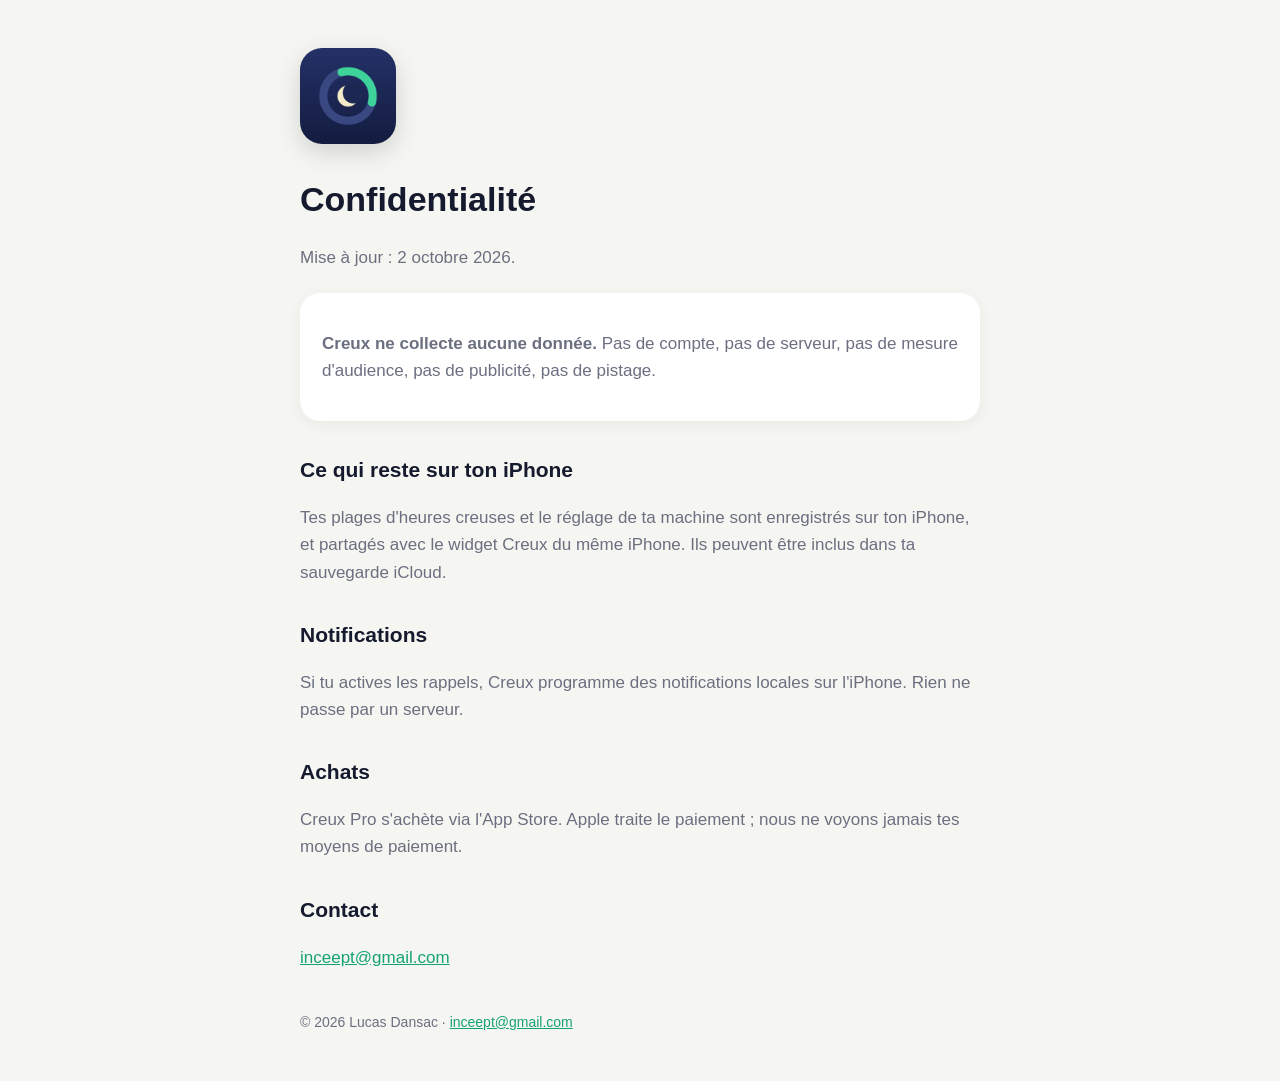
==== confidentialite.html @ 55c5c660 "Site Creux : assistance et confidentialité Co-Authored-By: Claude Opus 5.5 <noreply@anthropic.com>" ====
<!doctype html>
<html lang="fr"><head><meta charset="utf-8"><meta name="viewport" content="width=device-width,initial-scale=1">
<title>Creux — Confidentialité</title><link rel="stylesheet" href="style.css"></head>
<body><main><img class="icon" src="icon.png" alt="">
<h1>Confidentialité</h1><p>Mise à jour : 2 octobre 2026.</p>
<div class="card"><p><strong>Creux ne collecte aucune donnée.</strong> Pas de compte, pas de serveur, pas de mesure d'audience, pas de publicité, pas de pistage.</p></div>
<h2>Ce qui reste sur ton iPhone</h2><p>Tes plages d'heures creuses et le réglage de ta machine sont enregistrés sur ton iPhone, et partagés avec le widget Creux du même iPhone. Ils peuvent être inclus dans ta sauvegarde iCloud.</p>
<h2>Notifications</h2><p>Si tu actives les rappels, Creux programme des notifications locales sur l'iPhone. Rien ne passe par un serveur.</p>
<h2>Achats</h2><p>Creux Pro s'achète via l'App Store. Apple traite le paiement ; nous ne voyons jamais tes moyens de paiement.</p>
<h2>Contact</h2><p><a href="mailto:inceept@gmail.com">inceept@gmail.com</a></p><footer>© 2026 Lucas Dansac · <a href="mailto:inceept@gmail.com">inceept@gmail.com</a></footer></main></body></html>
---- style.css ----
:root{--bg:#F5F6F1;--ink:#151A2E;--muted:#6B6F80;--accent:#16A36F;--card:#fff}
@media (prefers-color-scheme:dark){:root{--bg:#0E1120;--ink:#F3F1EC;--muted:#A8ABB8;--card:#1B1E2E}}
*{box-sizing:border-box}body{margin:0;background:var(--bg);color:var(--ink);font:17px/1.6 -apple-system,BlinkMacSystemFont,"Segoe UI",sans-serif}
main{max-width:720px;margin:0 auto;padding:48px 20px}img.icon{width:96px;height:96px;border-radius:22px;box-shadow:0 8px 24px rgba(0,0,0,.15)}
h1{font-size:34px;margin:20px 0 6px}h2{font-size:21px;margin-top:32px}p,li{color:var(--muted)}a{color:var(--accent)}
.card{background:var(--card);border-radius:20px;padding:20px 22px;margin:22px 0;box-shadow:0 4px 16px rgba(0,0,0,.05)}
footer{margin-top:40px;font-size:14px;color:var(--muted)}
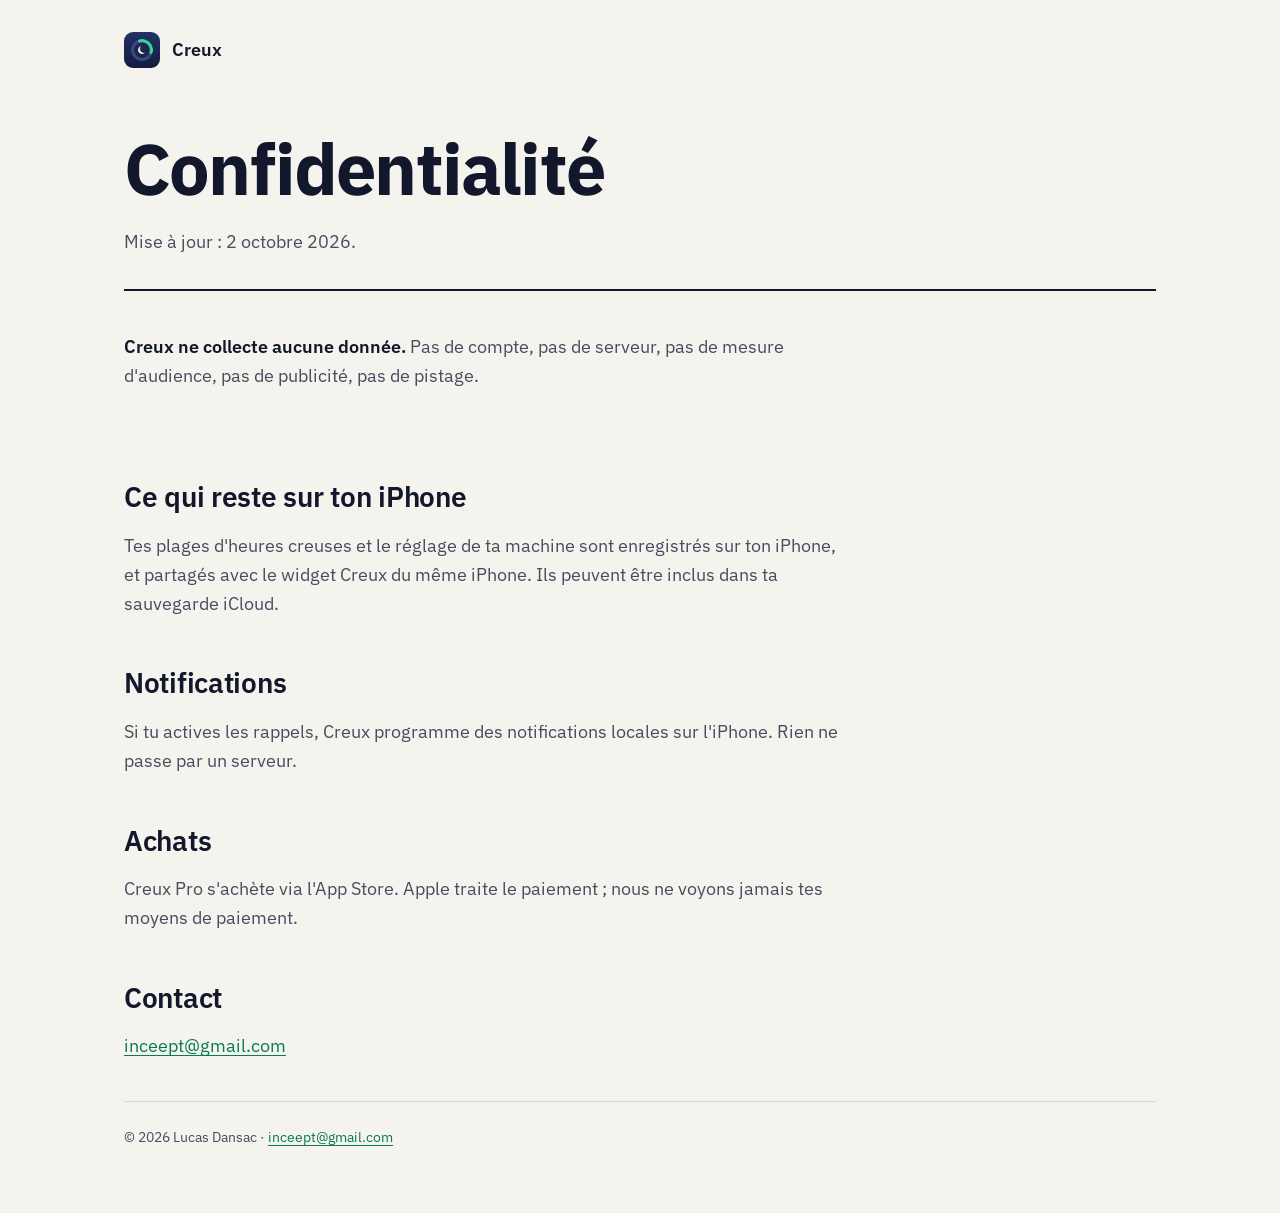
==== commit 07d8f2dc: "Site : nouvelle identité (IBM Plex, la journée en 24 cases, outils en lignes de facture, plus de tir" ====
--- a/confidentialite.html
+++ b/confidentialite.html
@@ -1,7 +1,7 @@
 <!doctype html>
 <html lang="fr"><head><meta charset="utf-8"><meta name="viewport" content="width=device-width,initial-scale=1">
-<title>Creux — Confidentialité</title><link rel="stylesheet" href="style.css"></head>
-<body><main><img class="icon" src="icon.png" alt="">
+<title>Creux : Confidentialité</title><link rel="preload" href="fonts/plex-sans.woff2" as="font" type="font/woff2" crossorigin><link rel="stylesheet" href="style.css"></head>
+<body><main><a class="marque" href="index.html"><img src="icon.png" alt="">Creux</a>
 <h1>Confidentialité</h1><p>Mise à jour : 2 octobre 2026.</p>
 <div class="card"><p><strong>Creux ne collecte aucune donnée.</strong> Pas de compte, pas de serveur, pas de mesure d'audience, pas de publicité, pas de pistage.</p></div>
 <h2>Ce qui reste sur ton iPhone</h2><p>Tes plages d'heures creuses et le réglage de ta machine sont enregistrés sur ton iPhone, et partagés avec le widget Creux du même iPhone. Ils peuvent être inclus dans ta sauvegarde iCloud.</p>
--- a/style.css
+++ b/style.css
@@ -1,7 +1,84 @@
-:root{--bg:#F5F6F1;--ink:#151A2E;--muted:#6B6F80;--accent:#16A36F;--card:#fff}
-@media (prefers-color-scheme:dark){:root{--bg:#0E1120;--ink:#F3F1EC;--muted:#A8ABB8;--card:#1B1E2E}}
-*{box-sizing:border-box}body{margin:0;background:var(--bg);color:var(--ink);font:17px/1.6 -apple-system,BlinkMacSystemFont,"Segoe UI",sans-serif}
-main{max-width:720px;margin:0 auto;padding:48px 20px}img.icon{width:96px;height:96px;border-radius:22px;box-shadow:0 8px 24px rgba(0,0,0,.15)}
-h1{font-size:34px;margin:20px 0 6px}h2{font-size:21px;margin-top:32px}p,li{color:var(--muted)}a{color:var(--accent)}
-.card{background:var(--card);border-radius:20px;padding:20px 22px;margin:22px 0;box-shadow:0 4px 16px rgba(0,0,0,.05)}
-footer{margin-top:40px;font-size:14px;color:var(--muted)}+/* Creux : une facture d'électricité bien lue. IBM Plex, chiffres en mono, un seul vert. Échelle de 8 px. */
+@font-face{font-family:"Plex";src:url(fonts/plex-sans.woff2) format("woff2");font-weight:100 700;font-display:swap}
+@font-face{font-family:"Plex Mono";src:url(fonts/plex-mono.woff2) format("woff2");font-weight:500;font-display:swap}
+:root{--bg:#F4F3EE;--ink:#12172B;--muted:#474C5E;--accent:#0B7A50;--card:#F4F3EE;--trait:#D9D8D0;--pic:#E9C9C3;
+  --s1:8px;--s2:16px;--s3:24px;--s4:32px;--s6:48px;--s8:64px;--s12:96px}
+@media (prefers-color-scheme:dark){:root{--bg:#0D1020;--ink:#F1EFE8;--muted:#B0B3C0;--accent:#3DD39B;--card:#0D1020;--trait:#2A2E40;--pic:#4A2E33}}
+*{box-sizing:border-box}html{background:var(--bg)}
+body{margin:0;color:var(--ink);font:400 18px/1.6 "Plex",system-ui,sans-serif}
+main{max-width:1080px;margin:0 auto;padding:var(--s4) var(--s3) var(--s8)}
+a{color:var(--accent);text-underline-offset:3px}a:hover,a:focus-visible{color:var(--ink);text-decoration-thickness:2px}
+:focus-visible{outline:2px solid var(--accent);outline-offset:3px}
+p,li{color:var(--muted);max-width:66ch}strong{color:var(--ink);font-weight:600}
+.mono,.heures,.grille td{font-family:"Plex Mono",ui-monospace,monospace;font-variant-numeric:tabular-nums}
+.marque{display:inline-flex;align-items:center;gap:12px;color:var(--ink);text-decoration:none;font-weight:600;margin-bottom:var(--s8)}
+.marque img{width:36px;height:36px;border-radius:9px}
+h1{font-weight:700;font-size:clamp(40px,6vw,72px);line-height:1;letter-spacing:-.025em;margin:0 0 var(--s3);max-width:18ch}
+h1.geant{font-size:clamp(88px,19vw,240px);line-height:.82;letter-spacing:-.05em;margin-bottom:var(--s4)}
+h2{font-weight:600;font-size:clamp(22px,2.4vw,28px);line-height:1.2;letter-spacing:-.01em;margin:var(--s6) 0 var(--s2)}
+.chapeau{font-size:clamp(20px,2vw,24px);line-height:1.45;color:var(--ink);max-width:40ch}
+.card{background:none;border-top:2px solid var(--ink);padding:var(--s3) 0;margin:var(--s4) 0}
+footer{margin-top:var(--s8);padding-top:var(--s3);border-top:1px solid var(--trait);font-size:15px;color:var(--muted)}
+.petit{font-size:18px;margin-top:0}
+
+/* La journée en 24 cases : la signature de Creux */
+.journee{margin:var(--s6) 0 var(--s8)}
+.journee ol{list-style:none;margin:0;padding:0;display:grid;grid-template-columns:repeat(24,1fr);gap:3px}
+.journee li{height:72px;background:var(--pic);position:relative;max-width:none}
+.journee li.c{background:var(--accent)}
+.journee li span{position:absolute;bottom:-26px;left:0;font:500 12px "Plex Mono",monospace;color:var(--muted)}
+.journee li:nth-child(even) span{visibility:hidden}
+.journee p{margin:var(--s6) 0 0;font-size:15px}
+.journee .clef{display:inline-block;width:12px;height:12px;vertical-align:-1px;margin:0 6px 0 0;background:var(--accent)}
+.journee .clef.p{background:var(--pic);margin-left:var(--s2)}
+
+/* Les outils : des lignes de facture */
+.lignes{list-style:none;margin:0;padding:0;border-top:2px solid var(--ink)}
+.lignes li{max-width:none;border-bottom:1px solid var(--trait)}
+.lignes a{display:grid;grid-template-columns:64px 1fr auto;gap:var(--s3);align-items:baseline;padding:var(--s3) 0;color:var(--ink);text-decoration:none}
+.lignes .n{font:500 15px "Plex Mono",monospace;color:var(--muted)}
+.lignes b{display:block;font-size:24px;line-height:1.25;font-weight:600;letter-spacing:-.01em}
+.lignes small{display:block;color:var(--muted);font-size:16px;margin-top:4px}
+.lignes .fl{font:500 24px "Plex Mono",monospace;color:var(--accent);transition:transform .2s}
+.lignes a:hover b,.lignes a:focus-visible b{color:var(--accent)}
+.lignes a:hover .fl,.lignes a:focus-visible .fl{transform:translateX(6px)}
+
+/* Questions : la question en marge */
+.faq{display:grid;grid-template-columns:minmax(0,1fr) minmax(0,2fr);gap:0 var(--s6);border-top:1px solid var(--trait);padding:var(--s3) 0}
+.faq h2{margin:0;font-size:20px}.faq p{margin:0}
+.support{display:flex;flex-wrap:wrap;justify-content:space-between;gap:var(--s2);background:var(--ink);color:var(--bg);padding:var(--s4);margin:var(--s8) 0 0}
+.support p,.support strong{color:var(--bg);margin:0;max-width:52ch}.support a{color:var(--bg);font-weight:600}
+.support a:hover,.support a:focus-visible{color:var(--accent)}
+@media (max-width:720px){main{padding:var(--s3) var(--s2) var(--s6)}.marque{margin-bottom:var(--s6)}.faq{grid-template-columns:1fr;gap:var(--s1)}.lignes a{grid-template-columns:40px 1fr auto;gap:var(--s2)}.journee li{height:48px}.journee li span{font-size:10px}}
+@media (prefers-reduced-motion:reduce){*{transition:none!important}}
+footer{margin-top:40px;font-size:14px;color:var(--muted)}.petit{font-size:17px;margin-top:0}
+.plage{display:flex;align-items:center;gap:8px;flex-wrap:wrap;margin:8px 0;color:var(--ink)}
+.plage label{display:flex;align-items:center;gap:6px;color:var(--ink)}
+.plage select{font:inherit;padding:7px 8px;border-radius:4px;border:1px solid rgba(127,127,127,.35);background:var(--bg);color:var(--ink)}
+.saison{display:flex;gap:8px;align-items:center;margin:14px 0 6px;color:var(--ink)}
+#ete{border-left:3px solid var(--accent);padding-left:12px}
+#resultat{margin-top:18px}#resultat h2{margin-top:6px}
+.frise{margin:6px 0 14px}.frise svg{width:100%;height:28px;border-radius:0;background:rgba(127,127,127,.12);display:block}
+.frise .pic{fill:rgba(220,70,60,.28)}.frise .creux{fill:var(--accent)}
+.heures{position:relative;height:18px;font-size:12px;color:var(--muted)}.heures span{position:absolute;transform:translateX(-50%)}
+.heures span:first-child{transform:none}.heures span:last-child{transform:translateX(-100%)}
+.legende{font-size:14px;margin:4px 0}.pastille{display:inline-block;width:12px;height:12px;border-radius:3px;vertical-align:-1px}
+.pastille.creux{background:var(--accent)}.pastille.pic{background:rgba(220,70,60,.35)}
+.constat{border-radius:0;padding:10px 12px;color:var(--ink)}.constat.ok{background:rgba(22,163,111,.12)}.constat.warning{background:rgba(232,150,40,.15)}
+.note{font-size:13px}
+.cta{background:var(--accent);padding:var(--s4);margin:var(--s6) 0}.cta p,.cta strong{color:var(--bg)}
+.cta .btn{display:inline-block;background:var(--bg);color:var(--ink);font-weight:700;border-radius:0;padding:10px 16px;text-decoration:none;margin-top:6px}
+.cta .btn:hover,.cta .btn:focus-visible{background:var(--ink);color:var(--bg)}
+.heures span{white-space:nowrap}
+.champs{display:grid;grid-template-columns:1fr 1fr;gap:14px 18px}
+.champs label{display:flex;flex-direction:column;gap:4px;font-size:14px;color:var(--muted)}
+.champs label span{display:flex;align-items:center;gap:6px;color:var(--ink)}
+.champs input{width:100%;font:inherit;font-size:17px;padding:9px 10px;border-radius:4px;border:1px solid rgba(127,127,127,.35);background:var(--bg);color:var(--ink)}
+.champs small{font-size:12px}
+#resultat table{width:100%;border-collapse:collapse}#resultat td{padding:8px 0;border-top:1px solid rgba(127,127,127,.2);color:var(--ink);vertical-align:top}
+#resultat td:last-child{text-align:right;padding-left:12px;font-variant-numeric:tabular-nums;font-weight:600}
+@media (max-width:560px){.champs{grid-template-columns:1fr}#resultat td:last-child{text-align:left}}
+.grille{overflow-x:auto;padding:8px 12px}.grille table{width:100%;border-collapse:collapse;font-size:15px}
+.grille th{font-size:12px;text-align:right;color:var(--muted);font-weight:600;padding:8px 6px;vertical-align:bottom}
+.grille td{text-align:right;padding:8px 6px;border-top:1px solid rgba(127,127,127,.2);color:var(--ink);white-space:nowrap}
+.grille th:first-child,.grille td:first-child{text-align:left}.grille small{color:var(--muted);font-size:12px}
